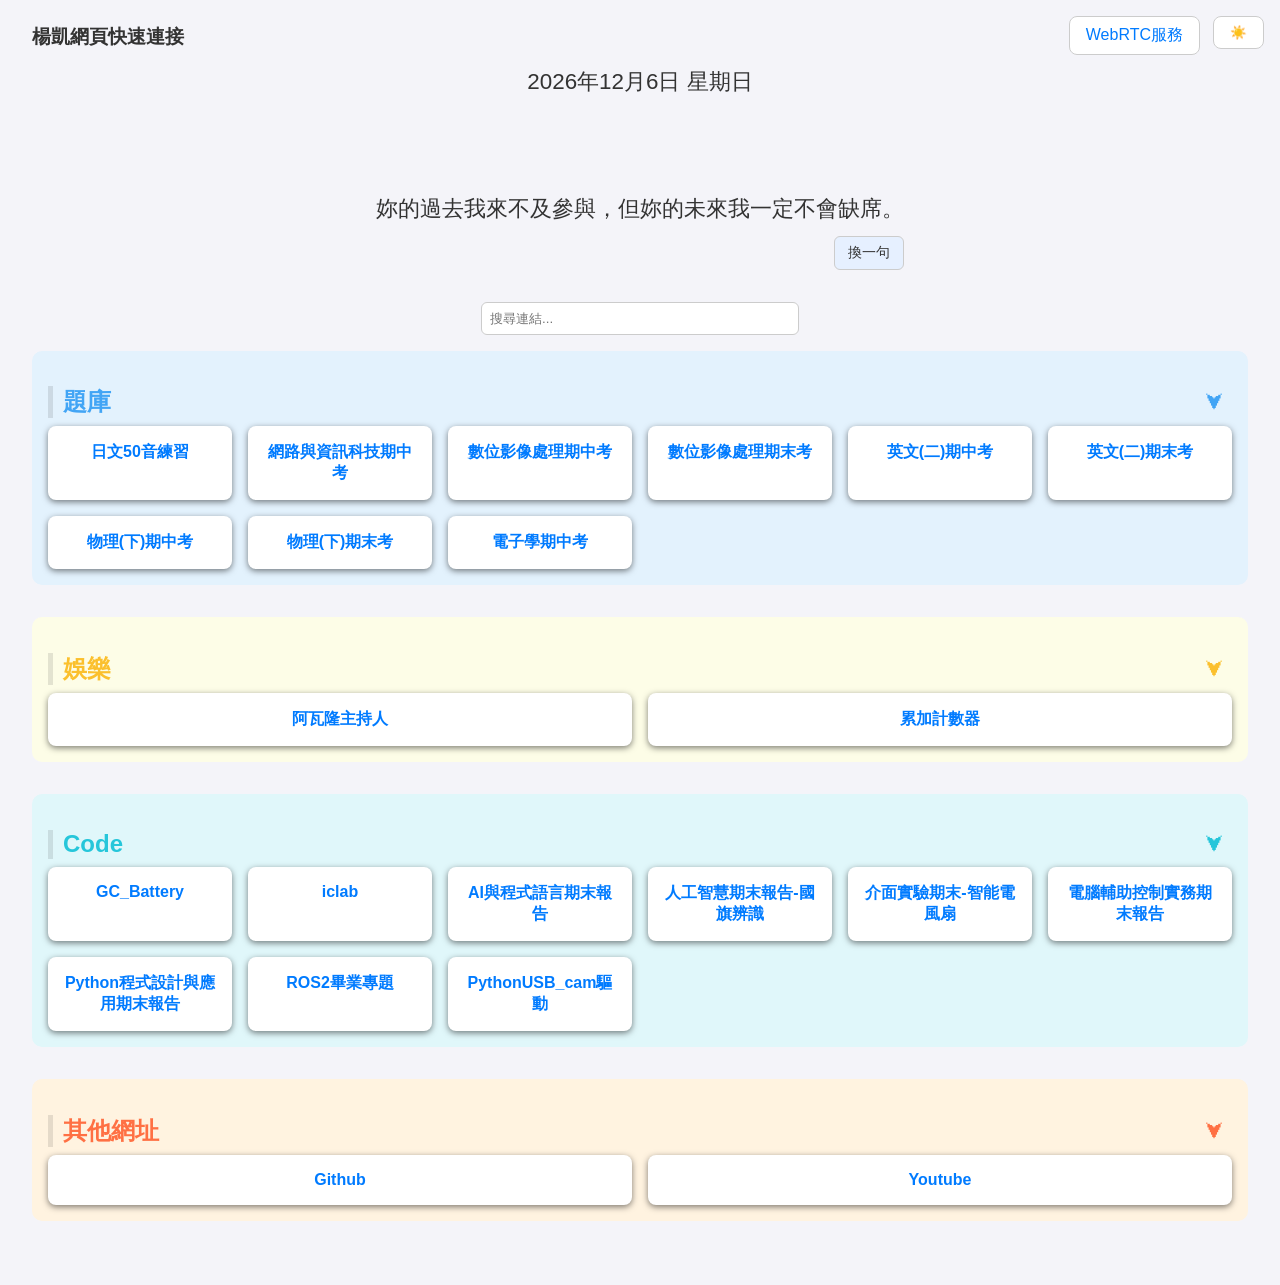
==== index.html @ 70743b1d "Update index.html" ====
<!DOCTYPE html>
<html lang="zh-Hant">
<head>
  <meta charset="UTF-8">
  <title>楊凱網頁快速連接首頁</title>
  <style>
    :root {
      --bg-color: #121212;
      --text-color: #e0e0e0;
      --card-bg: #1e1e1e;
      --card-hover: #2c2c2c;
      --section-border: rgba(255, 255, 255, 0.2);
      --link-color: #90caf9;
      --preview-border: #444;
    }

    body.light {
      --bg-color: #f4f4f9;
      --text-color: #333;
      --card-bg: #ffffff;
      --card-hover: #e6f0ff;
      --section-border: rgba(0, 0, 0, 0.1);
      --link-color: #007bff;
      --preview-border: #ccc;
    }

    body {
      font-family: Arial, sans-serif;
      background-color: var(--bg-color);
      color: var(--text-color);
      margin: 0;
      padding: 2rem;
      transition: background-color 0.3s, color 0.3s;
    }

    #toggle-theme {
      position: fixed;
      top: 1rem;
      right: 1rem;
      padding: 0.5rem 1rem;
      background: var(--card-bg);
      color: var(--link-color);
      border: 1px solid var(--preview-border);
      border-radius: 8px;
      cursor: pointer;
      z-index: 999;
      transition: background-color 0.3s, color 0.3s;
    }

    #page-title {
      position: absolute;
      top: 1.5rem;
      left: 2rem;
      font-size: 1.2rem;
      font-weight: bold;
      color: var(--text-color);
    }

    #search-box {
      display: block;
      margin: 1rem auto;
      width: 300px;
      padding: 0.5rem;
      border-radius: 6px;
      border: 1px solid var(--preview-border);
      background-color: var(--card-bg);
      color: var(--text-color);
    }

    #quote-box {
  text-align: left;
      text-align: center;
      margin-bottom: 1rem;
      color: var(--text-color);
      white-space: pre-line;
      position: relative;
      padding: 1rem;
    }

    #quote-date {
      font-size: 1rem;
    }

    #quote-text {
      font-size: 1.4rem;
      line-height: 1.8;
      margin-top: 0.5rem;
    }

    #quote-button {
  display: inline-block;
  margin-top: 0.5rem;
  margin-left: 0;
  font-size: 0.9rem;
  background-color: var(--card-hover);
  color: var(--text-color);
  border: 1px solid var(--preview-border);
  border-radius: 6px;
  cursor: pointer;
  padding: 0.4rem 0.8rem;
}

    .section {
      margin-bottom: 2rem;
      padding: 1rem;
      border-radius: 10px;
    }

    .section h2 {
      margin-bottom: 0.5rem;
      padding-left: 10px;
      border-left: 5px solid var(--section-border);
      display: flex;
      justify-content: space-between;
      align-items: center;
      cursor: pointer;
    }

    .toggle-btn {
      font-size: 0.8em;
      background: none;
      border: none;
      color: inherit;
      cursor: pointer;
      padding: 0.2rem 0.5rem;
      border-radius: 6px;
      transition: background-color 0.2s;
    }

    .toggle-btn:hover {
      background-color: var(--card-hover);
    }

    .link-grid {
      display: grid;
      grid-template-columns: repeat(auto-fit, minmax(180px, 1fr));
      gap: 1rem;
    }

    a.link-item {
      display: block;
      background-color: var(--card-bg);
      padding: 1rem;
      border-radius: 8px;
      text-align: center;
      box-shadow: 0 2px 6px rgba(0, 0, 0, 0.5);
      transition: 0.2s;
      text-decoration: none;
      color: var(--link-color);
      font-weight: bold;
    }

    a.link-item:hover {
      transform: scale(1.05);
      background-color: var(--card-hover);
    }

    .preview-box {
      position: absolute;
      width: 400px;
      height: 300px;
      border: 2px solid var(--preview-border);
      background-color: var(--card-bg);
      display: none;
      z-index: 1000;
      box-shadow: 0 4px 12px rgba(0, 0, 0, 0.6);
    }

    .preview-box iframe {
      width: 100%;
      height: 100%;
      border: none;
    }

    .floating-contact {
      position: fixed;
      bottom: 1rem;
      right: 1rem;
      background-color: var(--card-bg);
      color: var(--text-color);
      padding: 1rem;
      border: 1px solid var(--preview-border);
      border-radius: 12px;
      box-shadow: 0 4px 12px rgba(0, 0, 0, 0.5);
      font-size: 0.9rem;
      z-index: 998;
    }
    #external-link {
  position: fixed;
  top: 1rem;
  right: 5rem; /* 調整和按鈕的間距 */
  padding: 0.5rem 1rem;
  background: var(--card-bg);
  color: var(--link-color);
  border: 1px solid var(--preview-border);
  border-radius: 8px;
  text-decoration: none;
  z-index: 999;
  transition: background-color 0.3s, color 0.3s;
}

#external-link:hover {
  background-color: var(--card-hover);
}

  </style>
  <meta name="viewport" content="width=device-width, initial-scale=1">

</head>
<body>
  <div id="page-title">楊凱網頁快速連接</div>
  <button id="toggle-theme">🌙</button>
  <a id="external-link" href="https://yang-s-k.github.io/web_RTC/" target="_blank">WebRTC服務</a>
  <div id="quote-box" style="text-align: center;">
    <div id="quote-date" style="text-align: center; font-size: 1.4rem; margin-bottom: 0.2rem; display: inline-block;"></div>
    <div id="quote-text" style="text-align: center; display: inline-block;">
  <div style="display: inline-block; text-align: left; position: relative;">
    <span id="quote-line"></span>
    <button id="quote-button" style="position: absolute; bottom: 0; right: 0; font-size: 0.9rem; background-color: var(--card-hover); color: var(--text-color); border: 1px solid var(--preview-border); border-radius: 6px; cursor: pointer; padding: 0.4rem 0.8rem;">換一句</button>
  </div>
</div>
</div>
  </div>

  <input type="text" id="search-box" placeholder="搜尋連結...">
  <div id="linkSections"></div>
  <div class="preview-box" id="previewBox">
    <iframe src=""></iframe>
  </div>
  <!--  右下懸浮資訊  -->
<!--   <div class="floating-contact">
    楊凱<br>
    Email：5454sky@gmail.com<br>
    Line ID：xinxin116<br>
    Discord：ysk_janxvi<br>
    Instagram：<a href="https://www.instagram.com/ysk_janxvi/" target="_blank">ysk_janxvi</a>
  </div> -->


  <script>
    // 手機畫面直接隱藏預覽視窗的容器
if (window.innerWidth < 768) {
  const style = document.createElement('style');
  style.innerHTML = `.preview-box { display: none !important; }`;
  document.head.appendChild(style);
}

    const categories = {
    "娛樂":   { dark: "#2c2c1e", light: "#fdfde7", textColor: "#fbc02d" }, // 黃
    "題庫":   { dark: "#1e1e2c", light: "#e3f2fd", textColor: "#42a5f5" }, // 藍
    "Code":       { dark: "#1e2c2c", light: "#e0f7fa", textColor: "#26c6da" }, // 青
    "其他網址":       { dark: "#2c1e1e", light: "#fff3e0", textColor: "#ff7043" }, // 橘     
      
    "電子學":   { dark: "#2c1e2c", light: "#fce4ec", textColor: "#ec407a" }, // 粉紅
    "物理(下)":   { dark: "#2c2c2c", light: "#eeeeee", textColor: "#9e9e9e" }, // 灰
    "000":       { dark: "#1e2d1e", light: "#e8f5e9", textColor: "#4caf50" }, // 綠  
    "AI工具":     { dark: "#1e1e1e", light: "#f3e5f5", textColor: "#ba68c8" }, // 紫
    "學習資源":   { dark: "#1e2633", light: "#e8f0fe", textColor: "#64b5f6" }, // 藍灰
    "遊戲":       { dark: "#2e1e30", light: "#f3e5f5", textColor: "#ab47bc" }, // 紫紅
    };


    const quotes = [
  "「妳是什麼座的啊？」\n：「金牛座啊，你呢？」\n「我是為妳量身訂做的。」",
  "「別再哭了，這樣有個地方會痛。」\n：「我的眼睛嗎？」\n「不是，是我的心會痛。」",
  "「我可以跟妳問路嗎？」\n：「你要到哪裡？」\n「到妳心裡。」",
  "「你覺得一個禮拜裡面，我比較喜歡哪一天？」\n：「星期天嗎？」\n「我喜歡有你的每一天。」",
  "「妳為什麼要害我！」\n：「我害你什麼了？」\n「害我那麼喜歡妳！」",
  "「下禮拜要期末考，但是我一點都不想唸書….因為我只想念妳。」",
  "你不用多好，只要我喜歡你就好。",
  "我有個很大的缺點，缺了點你。",
  "老虎不發威，妳當我……當我女朋友吧。",
  "我不能玩捉迷藏，因為喜歡妳是藏不住的。",
  "這世界上的美有很多種，而你就是我最喜歡的那種。",
  "妳的過去我來不及參與，但妳的未來我一定不會缺席。",
  "我不需要征服世界，因為發現妳就是我的全世界。"
];

    function updateQuote() {
      const quoteText = document.getElementById("quote-text");
      const randomQuote = quotes[Math.floor(Math.random() * quotes.length)];
      document.getElementById("quote-line").innerText = randomQuote;
    }

    const today = new Date();
    const dateStr = today.toLocaleDateString("zh-Hant", { year: 'numeric', month: 'long', day: 'numeric', weekday: 'long' });
    document.getElementById("quote-date").textContent = dateStr;
    updateQuote();
    document.getElementById("quote-button").addEventListener("click", updateQuote);

    const links = [  
      { name: "日文50音練習", url: "https://yang-s-k.github.io/japan50/", category: "題庫" },
       { name: "網路與資訊科技期中考", url: "https://yang-s-k.github.io/network_quiz_multipleChoiceQuestion.github.io/quiz_home_selector.html", category: "題庫" },
      { name: "數位影像處理期中考", url: "https://yang-s-k.github.io/multipleChoiceQuestion.github.io/", category: "題庫" },
      { name: "數位影像處理期末考", url: "https://yang-s-k.github.io/V2multipleChoiceQuestion.github.io/quiz_home_selector.html", category: "題庫" },
       { name: "英文(二)期中考", url: "https://yang-s-k.github.io/engPractice.github.io/", category: "題庫" },
       { name: "英文(二)期末考", url: "https://", category: "題庫" },
       { name: "物理(下)期中考", url: "https://docs.google.com/document/d/1FuJl-o3ejYqhMnlTEt1ciwKmK1j_2S1kzIOF3--BI6Q/edit?usp=sharing", category: "題庫" },
       { name: "物理(下)期末考", url: "https://docs.google.com/document/d/1gW6HXc-wuEXWkcfrp65i0ToejtmFipUnFictyzb1mrA/edit?usp=sharing", category: "題庫" },
       { name: "電子學期中考", url: "https://yang-s-k.github.io/electronicsMultipleChoiceQuestion.github.io/", category: "題庫" },
      { name: "阿瓦隆主持人", url: "https://yang-s-k.github.io/AvalonMaster.github.io/", category: "娛樂" },
      { name: "累加計數器", url: "https://yang-s-k.github.io/counter.github.io/", category: "娛樂" },

      
     
      { name: "GC_Battery", url: "https://github.com/Yang-S-K/GC_Battery", category: "Code" },
      { name: "iclab", url: "https://github.com/Yang-S-K/iclab", category: "Code" },
      { name: "AI與程式語言期末報告", url: "https://github.com/Yang-S-K/Gesture-Recognition", category: "Code" },
      { name: "人工智慧期末報告-國旗辨識", url: "https://github.com/Yang-S-K/Flag-Recognition", category: "Code" },  
      { name: "介面實驗期末-智能電風扇", url: "https://github.com/Yang-S-K/smartFan", category: "Code" },
      { name: "電腦輔助控制實務期末報告", url: "https://github.com/Yang-S-K/comFinal", category: "Code" },
      { name: "Python程式設計與應用期末報告", url: "https://github.com/Yang-S-K/PyFinal", category: "Code" },      
      { name: "ROS2畢業專題", url: "https://github.com/Yang-S-K/ROS2_Graduation_Project", category: "Code" },   
      { name: "PythonUSB_cam驅動", url: "https://github.com/Yang-S-K/py_usb_cam", category: "Code" },  
      
      
      { name: "Github", url: "https://github.com/Yang-S-K", category: "其他網址" },
      { name: "Youtube", url: "https://www.youtube.com/@%E6%A5%8A%E8%88%92%E5%87%B1-x2s", category: "其他網址" },
     // { name: "文安幼兒園畢典音樂", url: "https://drive.google.com/drive/folders/1xOdlro66TSQJSNvda8BQ-ZHVr0Q32At7?usp=sharing", category: "其他網址" },
      
    ];

    const body = document.body;
    const toggleBtn = document.getElementById("toggle-theme");
    const searchBox = document.getElementById("search-box");

    function prefersDark() {
      return window.matchMedia && window.matchMedia('(prefers-color-scheme: dark)').matches;
    }

    let currentTheme = prefersDark() ? "dark" : "light";
    if (currentTheme === "light") {
      body.classList.add("light");
      toggleBtn.textContent = "☀️";
    } else {
      toggleBtn.textContent = "🌙";
    }

    toggleBtn.addEventListener("click", () => {
      body.classList.toggle("light");
      const isLight = body.classList.contains("light");
      toggleBtn.textContent = isLight ? "☀️" : "🌙";
      renderSections(isLight ? "light" : "dark");
    });

    searchBox.addEventListener("input", () => renderSections(currentTheme));

    function renderSections(theme = "dark") {
      const container = document.getElementById("linkSections");
      container.innerHTML = "";
      const filteredLinks = links.filter(link =>
        link.name.toLowerCase().includes(searchBox.value.toLowerCase())
      );

      const sectionMap = {};
      filteredLinks.forEach(link => {
        if (!sectionMap[link.category]) sectionMap[link.category] = [];
        sectionMap[link.category].push(link);
      });

      Object.keys(sectionMap).forEach(category => {
        const cat = categories[category];
        const bgColor = theme === "dark" ? cat.dark : cat.light;
        const textColor = cat.textColor;

        const section = document.createElement("div");
        section.className = "section";
        section.style.backgroundColor = bgColor;

        const title = document.createElement("h2");
        const toggle = document.createElement("button");
        toggle.className = "toggle-btn";
        toggle.textContent = "⮟";

        const span = document.createElement("span");
        span.textContent = category;
        title.appendChild(span);
        title.appendChild(toggle);
        title.style.color = textColor;
        section.appendChild(title);

        const grid = document.createElement("div");
        grid.className = "link-grid";

        sectionMap[category].forEach(link => {
          const anchor = document.createElement("a");
          const isMobile = window.innerWidth < 768;
          anchor.href = link.url;
          anchor.target = "_blank";
          anchor.className = "link-item";
          anchor.textContent = link.name;

          anchor.addEventListener("mouseenter", e => {
            const previewBox = document.getElementById("previewBox");
            const iframe = previewBox.querySelector("iframe");
            iframe.src = link.url;
            previewBox.style.left = e.pageX + 20 + "px";
            previewBox.style.top = e.pageY + 20 + "px";
            previewBox.style.display = "block";
          });

          anchor.addEventListener("mousemove", e => {
            const previewBox = document.getElementById("previewBox");
            previewBox.style.left = e.pageX + 20 + "px";
            previewBox.style.top = e.pageY + 20 + "px";
          });

          anchor.addEventListener("mouseleave", () => {
            const previewBox = document.getElementById("previewBox");
            const iframe = previewBox.querySelector("iframe");
            previewBox.style.display = "none";
            iframe.src = "";
          });

          grid.appendChild(anchor);
        });

        toggle.addEventListener("click", e => {
          e.stopPropagation();
          const isHidden = grid.style.display === "none";
          grid.style.display = isHidden ? "grid" : "none";
          toggle.textContent = isHidden ? "⮟" : "⮝";
        });

        section.appendChild(grid);
        container.appendChild(section);
      });
    }

    renderSections(currentTheme);
  </script>
</body>
</html>
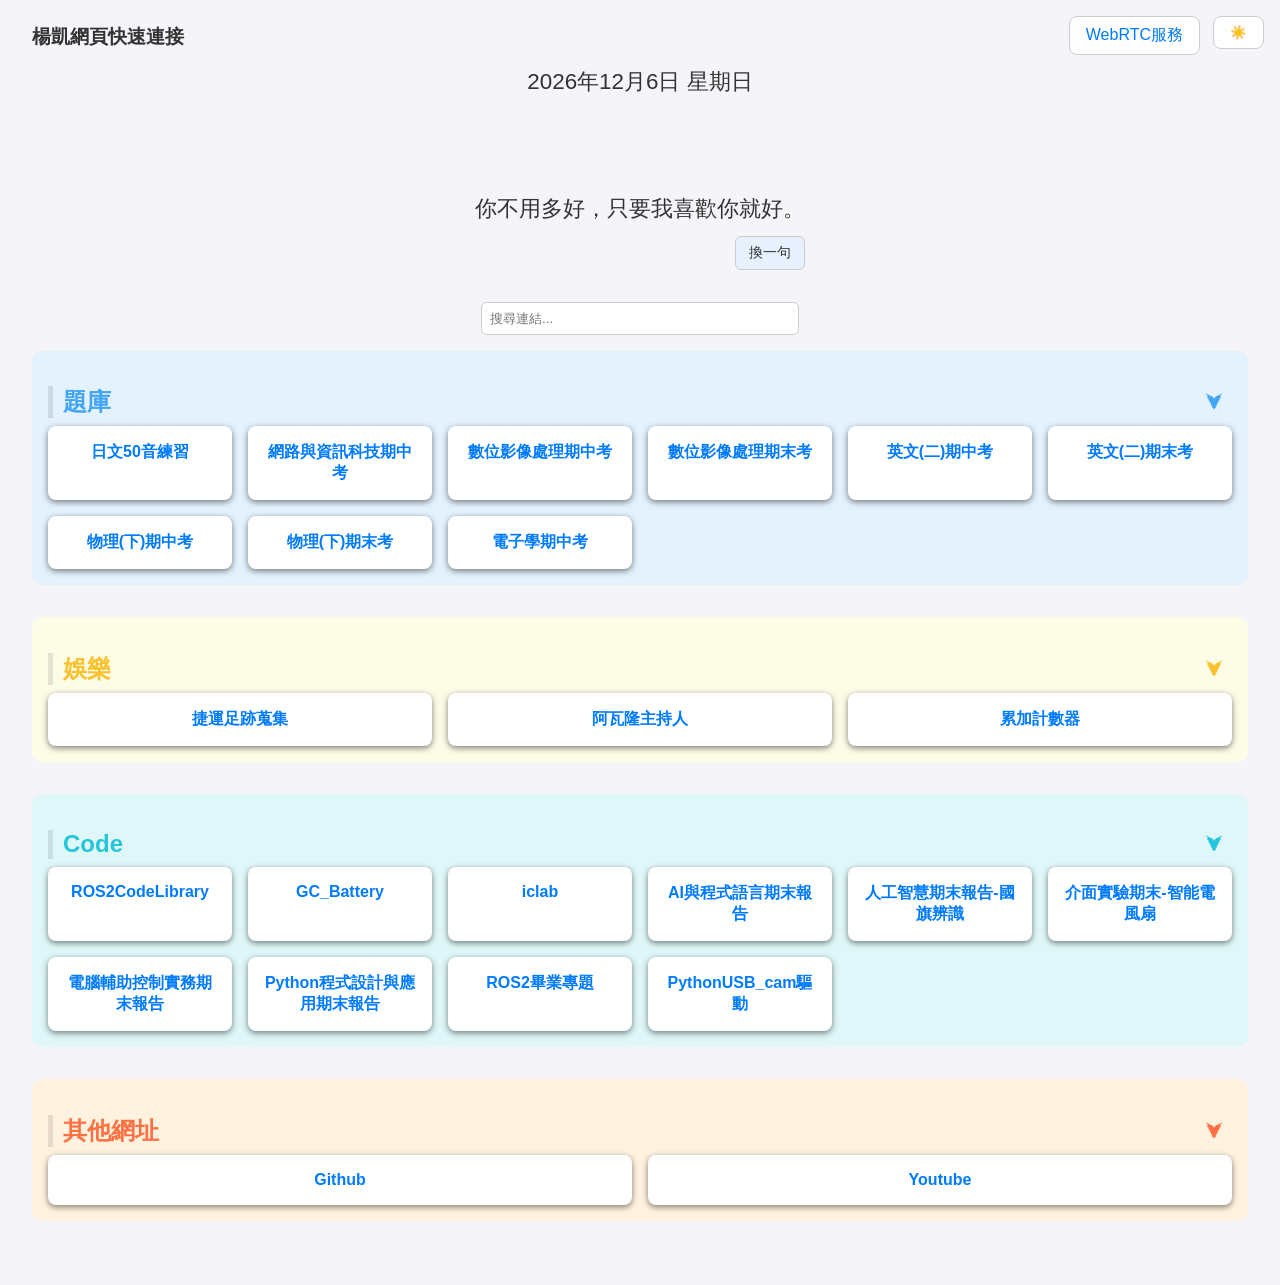
==== commit c7c7508c: "Update index.html" ====
--- a/index.html
+++ b/index.html
@@ -298,11 +298,14 @@
        { name: "物理(下)期中考", url: "https://docs.google.com/document/d/1FuJl-o3ejYqhMnlTEt1ciwKmK1j_2S1kzIOF3--BI6Q/edit?usp=sharing", category: "題庫" },
        { name: "物理(下)期末考", url: "https://docs.google.com/document/d/1gW6HXc-wuEXWkcfrp65i0ToejtmFipUnFictyzb1mrA/edit?usp=sharing", category: "題庫" },
        { name: "電子學期中考", url: "https://yang-s-k.github.io/electronicsMultipleChoiceQuestion.github.io/", category: "題庫" },
+
+      { name: "捷運足跡蒐集", url: "https://yang-s-k.github.io/taipei-metro-adventure/", category: "娛樂" },
       { name: "阿瓦隆主持人", url: "https://yang-s-k.github.io/AvalonMaster.github.io/", category: "娛樂" },
       { name: "累加計數器", url: "https://yang-s-k.github.io/counter.github.io/", category: "娛樂" },
 
       
      
+      { name: "ROS2CodeLibrary", url: "https://tkuiclabwhite.github.io/TKU-ICLAB-ROS2-API/index.html", category: "Code" },
       { name: "GC_Battery", url: "https://github.com/Yang-S-K/GC_Battery", category: "Code" },
       { name: "iclab", url: "https://github.com/Yang-S-K/iclab", category: "Code" },
       { name: "AI與程式語言期末報告", url: "https://github.com/Yang-S-K/Gesture-Recognition", category: "Code" },
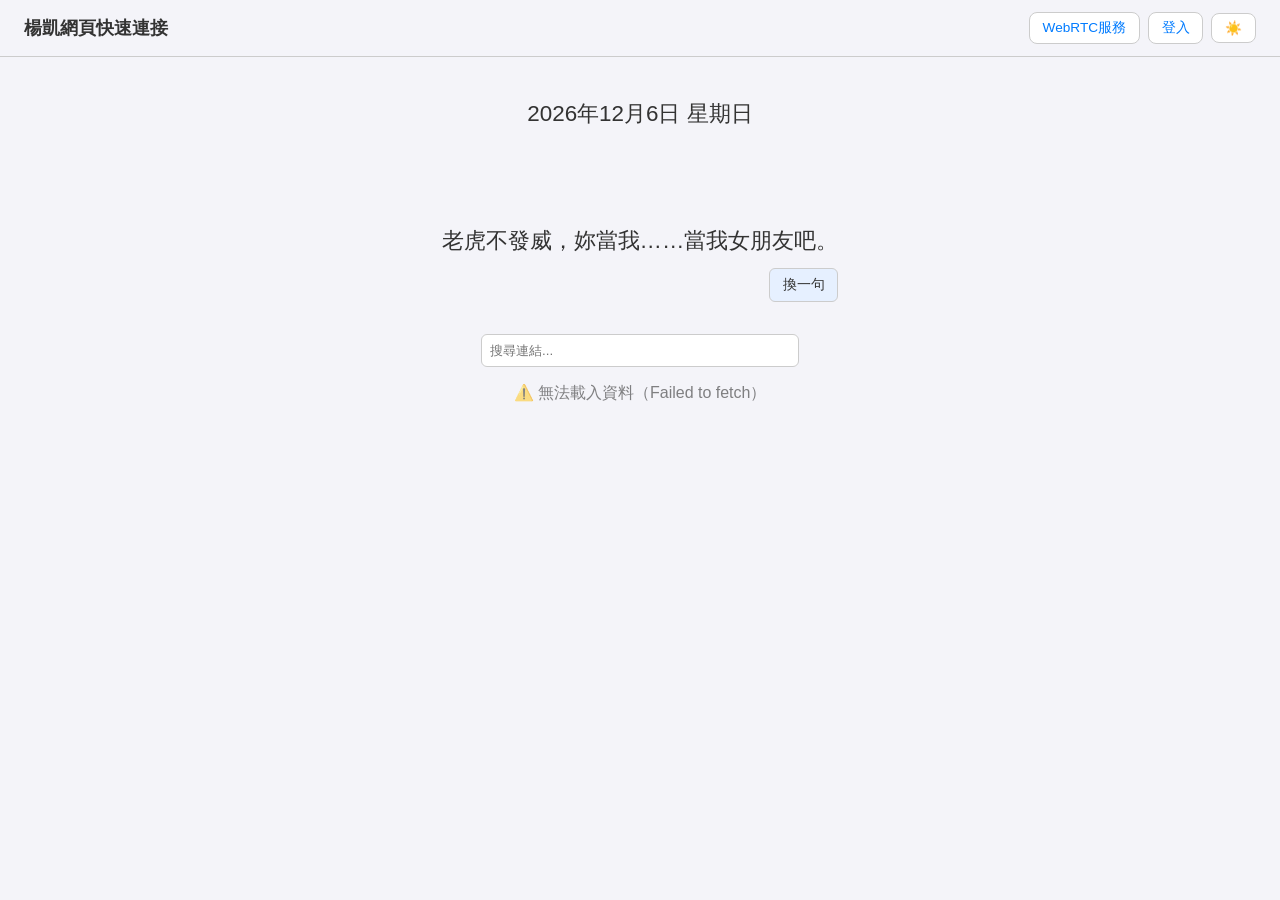
==== commit c3598794: "feat: 重構架構 + 後台管理系統 - 拆分成 index.html / style.css / script.js 三檔 - 新增 admin.html + admin.js 後台管理頁面 - " ====
--- a/index.html
+++ b/index.html
@@ -1,443 +1,68 @@
-<!DOCTYPE html>
-<html lang="zh-Hant">
-<head>
-  <meta charset="UTF-8">
-  <title>楊凱網頁快速連接首頁</title>
-  <style>
-    :root {
-      --bg-color: #121212;
-      --text-color: #e0e0e0;
-      --card-bg: #1e1e1e;
-      --card-hover: #2c2c2c;
-      --section-border: rgba(255, 255, 255, 0.2);
-      --link-color: #90caf9;
-      --preview-border: #444;
-    }
-
-    body.light {
-      --bg-color: #f4f4f9;
-      --text-color: #333;
-      --card-bg: #ffffff;
-      --card-hover: #e6f0ff;
-      --section-border: rgba(0, 0, 0, 0.1);
-      --link-color: #007bff;
-      --preview-border: #ccc;
-    }
-
-    body {
-      font-family: Arial, sans-serif;
-      background-color: var(--bg-color);
-      color: var(--text-color);
-      margin: 0;
-      padding: 2rem;
-      transition: background-color 0.3s, color 0.3s;
-    }
-
-    #toggle-theme {
-      position: fixed;
-      top: 1rem;
-      right: 1rem;
-      padding: 0.5rem 1rem;
-      background: var(--card-bg);
-      color: var(--link-color);
-      border: 1px solid var(--preview-border);
-      border-radius: 8px;
-      cursor: pointer;
-      z-index: 999;
-      transition: background-color 0.3s, color 0.3s;
-    }
-
-    #page-title {
-      position: absolute;
-      top: 1.5rem;
-      left: 2rem;
-      font-size: 1.2rem;
-      font-weight: bold;
-      color: var(--text-color);
-    }
-
-    #search-box {
-      display: block;
-      margin: 1rem auto;
-      width: 300px;
-      padding: 0.5rem;
-      border-radius: 6px;
-      border: 1px solid var(--preview-border);
-      background-color: var(--card-bg);
-      color: var(--text-color);
-    }
-
-    #quote-box {
-  text-align: left;
-      text-align: center;
-      margin-bottom: 1rem;
-      color: var(--text-color);
-      white-space: pre-line;
-      position: relative;
-      padding: 1rem;
-    }
-
-    #quote-date {
-      font-size: 1rem;
-    }
-
-    #quote-text {
-      font-size: 1.4rem;
-      line-height: 1.8;
-      margin-top: 0.5rem;
-    }
-
-    #quote-button {
-  display: inline-block;
-  margin-top: 0.5rem;
-  margin-left: 0;
-  font-size: 0.9rem;
-  background-color: var(--card-hover);
-  color: var(--text-color);
-  border: 1px solid var(--preview-border);
-  border-radius: 6px;
-  cursor: pointer;
-  padding: 0.4rem 0.8rem;
-}
-
-    .section {
-      margin-bottom: 2rem;
-      padding: 1rem;
-      border-radius: 10px;
-    }
-
-    .section h2 {
-      margin-bottom: 0.5rem;
-      padding-left: 10px;
-      border-left: 5px solid var(--section-border);
-      display: flex;
-      justify-content: space-between;
-      align-items: center;
-      cursor: pointer;
-    }
-
-    .toggle-btn {
-      font-size: 0.8em;
-      background: none;
-      border: none;
-      color: inherit;
-      cursor: pointer;
-      padding: 0.2rem 0.5rem;
-      border-radius: 6px;
-      transition: background-color 0.2s;
-    }
-
-    .toggle-btn:hover {
-      background-color: var(--card-hover);
-    }
-
-    .link-grid {
-      display: grid;
-      grid-template-columns: repeat(auto-fit, minmax(180px, 1fr));
-      gap: 1rem;
-    }
-
-    a.link-item {
-      display: block;
-      background-color: var(--card-bg);
-      padding: 1rem;
-      border-radius: 8px;
-      text-align: center;
-      box-shadow: 0 2px 6px rgba(0, 0, 0, 0.5);
-      transition: 0.2s;
-      text-decoration: none;
-      color: var(--link-color);
-      font-weight: bold;
-    }
-
-    a.link-item:hover {
-      transform: scale(1.05);
-      background-color: var(--card-hover);
-    }
-
-    .preview-box {
-      position: absolute;
-      width: 400px;
-      height: 300px;
-      border: 2px solid var(--preview-border);
-      background-color: var(--card-bg);
-      display: none;
-      z-index: 1000;
-      box-shadow: 0 4px 12px rgba(0, 0, 0, 0.6);
-    }
-
-    .preview-box iframe {
-      width: 100%;
-      height: 100%;
-      border: none;
-    }
-
-    .floating-contact {
-      position: fixed;
-      bottom: 1rem;
-      right: 1rem;
-      background-color: var(--card-bg);
-      color: var(--text-color);
-      padding: 1rem;
-      border: 1px solid var(--preview-border);
-      border-radius: 12px;
-      box-shadow: 0 4px 12px rgba(0, 0, 0, 0.5);
-      font-size: 0.9rem;
-      z-index: 998;
-    }
-    #external-link {
-  position: fixed;
-  top: 1rem;
-  right: 5rem; /* 調整和按鈕的間距 */
-  padding: 0.5rem 1rem;
-  background: var(--card-bg);
-  color: var(--link-color);
-  border: 1px solid var(--preview-border);
-  border-radius: 8px;
-  text-decoration: none;
-  z-index: 999;
-  transition: background-color 0.3s, color 0.3s;
-}
-
-#external-link:hover {
-  background-color: var(--card-hover);
-}
-
-  </style>
-  <meta name="viewport" content="width=device-width, initial-scale=1">
-
-</head>
-<body>
-  <div id="page-title">楊凱網頁快速連接</div>
-  <button id="toggle-theme">🌙</button>
-  <a id="external-link" href="https://yang-s-k.github.io/web_RTC/" target="_blank">WebRTC服務</a>
-  <div id="quote-box" style="text-align: center;">
-    <div id="quote-date" style="text-align: center; font-size: 1.4rem; margin-bottom: 0.2rem; display: inline-block;"></div>
-    <div id="quote-text" style="text-align: center; display: inline-block;">
-  <div style="display: inline-block; text-align: left; position: relative;">
-    <span id="quote-line"></span>
-    <button id="quote-button" style="position: absolute; bottom: 0; right: 0; font-size: 0.9rem; background-color: var(--card-hover); color: var(--text-color); border: 1px solid var(--preview-border); border-radius: 6px; cursor: pointer; padding: 0.4rem 0.8rem;">換一句</button>
-  </div>
-</div>
-</div>
-  </div>
-
-  <input type="text" id="search-box" placeholder="搜尋連結...">
-  <div id="linkSections"></div>
-  <div class="preview-box" id="previewBox">
-    <iframe src=""></iframe>
-  </div>
-  <!--  右下懸浮資訊  -->
-<!--   <div class="floating-contact">
-    楊凱<br>
-    Email：5454sky@gmail.com<br>
-    Line ID：xinxin116<br>
-    Discord：ysk_janxvi<br>
-    Instagram：<a href="https://www.instagram.com/ysk_janxvi/" target="_blank">ysk_janxvi</a>
-  </div> -->
-
-
-  <script>
-    // 手機畫面直接隱藏預覽視窗的容器
-if (window.innerWidth < 768) {
-  const style = document.createElement('style');
-  style.innerHTML = `.preview-box { display: none !important; }`;
-  document.head.appendChild(style);
-}
-
-    const categories = {
-    "娛樂":   { dark: "#2c2c1e", light: "#fdfde7", textColor: "#fbc02d" }, // 黃
-    "題庫":   { dark: "#1e1e2c", light: "#e3f2fd", textColor: "#42a5f5" }, // 藍
-    "Code":       { dark: "#1e2c2c", light: "#e0f7fa", textColor: "#26c6da" }, // 青
-    "其他網址":       { dark: "#2c1e1e", light: "#fff3e0", textColor: "#ff7043" }, // 橘     
-      
-    "電子學":   { dark: "#2c1e2c", light: "#fce4ec", textColor: "#ec407a" }, // 粉紅
-    "物理(下)":   { dark: "#2c2c2c", light: "#eeeeee", textColor: "#9e9e9e" }, // 灰
-    "000":       { dark: "#1e2d1e", light: "#e8f5e9", textColor: "#4caf50" }, // 綠  
-    "AI工具":     { dark: "#1e1e1e", light: "#f3e5f5", textColor: "#ba68c8" }, // 紫
-    "學習資源":   { dark: "#1e2633", light: "#e8f0fe", textColor: "#64b5f6" }, // 藍灰
-    "遊戲":       { dark: "#2e1e30", light: "#f3e5f5", textColor: "#ab47bc" }, // 紫紅
-    };
-
-
-    const quotes = [
-  "「妳是什麼座的啊？」\n：「金牛座啊，你呢？」\n「我是為妳量身訂做的。」",
-  "「別再哭了，這樣有個地方會痛。」\n：「我的眼睛嗎？」\n「不是，是我的心會痛。」",
-  "「我可以跟妳問路嗎？」\n：「你要到哪裡？」\n「到妳心裡。」",
-  "「你覺得一個禮拜裡面，我比較喜歡哪一天？」\n：「星期天嗎？」\n「我喜歡有你的每一天。」",
-  "「妳為什麼要害我！」\n：「我害你什麼了？」\n「害我那麼喜歡妳！」",
-  "「下禮拜要期末考，但是我一點都不想唸書….因為我只想念妳。」",
-  "你不用多好，只要我喜歡你就好。",
-  "我有個很大的缺點，缺了點你。",
-  "老虎不發威，妳當我……當我女朋友吧。",
-  "我不能玩捉迷藏，因為喜歡妳是藏不住的。",
-  "這世界上的美有很多種，而你就是我最喜歡的那種。",
-  "妳的過去我來不及參與，但妳的未來我一定不會缺席。",
-  "我不需要征服世界，因為發現妳就是我的全世界。"
-];
-
-    function updateQuote() {
-      const quoteText = document.getElementById("quote-text");
-      const randomQuote = quotes[Math.floor(Math.random() * quotes.length)];
-      document.getElementById("quote-line").innerText = randomQuote;
-    }
-
-    const today = new Date();
-    const dateStr = today.toLocaleDateString("zh-Hant", { year: 'numeric', month: 'long', day: 'numeric', weekday: 'long' });
-    document.getElementById("quote-date").textContent = dateStr;
-    updateQuote();
-    document.getElementById("quote-button").addEventListener("click", updateQuote);
-
-    const links = [  
-      { name: "日文50音練習", url: "https://yang-s-k.github.io/japan50/", category: "題庫" },
-       { name: "網路與資訊科技期中考", url: "https://yang-s-k.github.io/network_quiz_multipleChoiceQuestion.github.io/quiz_home_selector.html", category: "題庫" },
-      { name: "數位影像處理期中考", url: "https://yang-s-k.github.io/multipleChoiceQuestion.github.io/", category: "題庫" },
-      { name: "數位影像處理期末考", url: "https://yang-s-k.github.io/V2multipleChoiceQuestion.github.io/quiz_home_selector.html", category: "題庫" },
-       { name: "英文(二)期中考", url: "https://yang-s-k.github.io/engPractice.github.io/", category: "題庫" },
-       { name: "英文(二)期末考", url: "https://", category: "題庫" },
-       { name: "物理(下)期中考", url: "https://docs.google.com/document/d/1FuJl-o3ejYqhMnlTEt1ciwKmK1j_2S1kzIOF3--BI6Q/edit?usp=sharing", category: "題庫" },
-       { name: "物理(下)期末考", url: "https://docs.google.com/document/d/1gW6HXc-wuEXWkcfrp65i0ToejtmFipUnFictyzb1mrA/edit?usp=sharing", category: "題庫" },
-       { name: "電子學期中考", url: "https://yang-s-k.github.io/electronicsMultipleChoiceQuestion.github.io/", category: "題庫" },
-
-      { name: "捷運足跡蒐集", url: "https://yang-s-k.github.io/taipei-metro-adventure/", category: "娛樂" },
-      { name: "阿瓦隆主持人", url: "https://yang-s-k.github.io/AvalonMaster.github.io/", category: "娛樂" },
-      { name: "累加計數器", url: "https://yang-s-k.github.io/counter.github.io/", category: "娛樂" },
-
-      
-     
-      { name: "ROS2CodeLibrary", url: "https://tkuiclabwhite.github.io/TKU-ICLAB-ROS2-API/index.html", category: "Code" },
-      { name: "GC_Battery", url: "https://github.com/Yang-S-K/GC_Battery", category: "Code" },
-      { name: "iclab", url: "https://github.com/Yang-S-K/iclab", category: "Code" },
-      { name: "AI與程式語言期末報告", url: "https://github.com/Yang-S-K/Gesture-Recognition", category: "Code" },
-      { name: "人工智慧期末報告-國旗辨識", url: "https://github.com/Yang-S-K/Flag-Recognition", category: "Code" },  
-      { name: "介面實驗期末-智能電風扇", url: "https://github.com/Yang-S-K/smartFan", category: "Code" },
-      { name: "電腦輔助控制實務期末報告", url: "https://github.com/Yang-S-K/comFinal", category: "Code" },
-      { name: "Python程式設計與應用期末報告", url: "https://github.com/Yang-S-K/PyFinal", category: "Code" },      
-      { name: "ROS2畢業專題", url: "https://github.com/Yang-S-K/ROS2_Graduation_Project", category: "Code" },   
-      { name: "PythonUSB_cam驅動", url: "https://github.com/Yang-S-K/py_usb_cam", category: "Code" },  
-      
-      
-      { name: "Github", url: "https://github.com/Yang-S-K", category: "其他網址" },
-      { name: "Youtube", url: "https://www.youtube.com/@%E6%A5%8A%E8%88%92%E5%87%B1-x2s", category: "其他網址" },
-     // { name: "文安幼兒園畢典音樂", url: "https://drive.google.com/drive/folders/1xOdlro66TSQJSNvda8BQ-ZHVr0Q32At7?usp=sharing", category: "其他網址" },
-      
-    ];
-
-    const body = document.body;
-    const toggleBtn = document.getElementById("toggle-theme");
-    const searchBox = document.getElementById("search-box");
-
-    function prefersDark() {
-      return window.matchMedia && window.matchMedia('(prefers-color-scheme: dark)').matches;
-    }
-
-    let currentTheme = prefersDark() ? "dark" : "light";
-    if (currentTheme === "light") {
-      body.classList.add("light");
-      toggleBtn.textContent = "☀️";
-    } else {
-      toggleBtn.textContent = "🌙";
-    }
-
-    toggleBtn.addEventListener("click", () => {
-      body.classList.toggle("light");
-      const isLight = body.classList.contains("light");
-      toggleBtn.textContent = isLight ? "☀️" : "🌙";
-      renderSections(isLight ? "light" : "dark");
-    });
-
-    searchBox.addEventListener("input", () => renderSections(currentTheme));
-
-    function renderSections(theme = "dark") {
-      const container = document.getElementById("linkSections");
-      container.innerHTML = "";
-      const filteredLinks = links.filter(link =>
-        link.name.toLowerCase().includes(searchBox.value.toLowerCase())
-      );
-
-      const sectionMap = {};
-      filteredLinks.forEach(link => {
-        if (!sectionMap[link.category]) sectionMap[link.category] = [];
-        sectionMap[link.category].push(link);
-      });
-
-      Object.keys(sectionMap).forEach(category => {
-        const cat = categories[category];
-        const bgColor = theme === "dark" ? cat.dark : cat.light;
-        const textColor = cat.textColor;
-
-        const section = document.createElement("div");
-        section.className = "section";
-        section.style.backgroundColor = bgColor;
-
-        const title = document.createElement("h2");
-        const toggle = document.createElement("button");
-        toggle.className = "toggle-btn";
-        toggle.textContent = "⮟";
-
-        const span = document.createElement("span");
-        span.textContent = category;
-        title.appendChild(span);
-        title.appendChild(toggle);
-        title.style.color = textColor;
-        section.appendChild(title);
-
-        const grid = document.createElement("div");
-        grid.className = "link-grid";
-
-        sectionMap[category].forEach(link => {
-          const anchor = document.createElement("a");
-          const isMobile = window.innerWidth < 768;
-          anchor.href = link.url;
-          anchor.target = "_blank";
-          anchor.className = "link-item";
-          anchor.textContent = link.name;
-
-          anchor.addEventListener("mouseenter", e => {
-            const previewBox = document.getElementById("previewBox");
-            const iframe = previewBox.querySelector("iframe");
-            iframe.src = link.url;
-            previewBox.style.left = e.pageX + 20 + "px";
-            previewBox.style.top = e.pageY + 20 + "px";
-            previewBox.style.display = "block";
-          });
-
-          anchor.addEventListener("mousemove", e => {
-            const previewBox = document.getElementById("previewBox");
-            previewBox.style.left = e.pageX + 20 + "px";
-            previewBox.style.top = e.pageY + 20 + "px";
-          });
-
-          anchor.addEventListener("mouseleave", () => {
-            const previewBox = document.getElementById("previewBox");
-            const iframe = previewBox.querySelector("iframe");
-            previewBox.style.display = "none";
-            iframe.src = "";
-          });
-
-          grid.appendChild(anchor);
-        });
-
-        toggle.addEventListener("click", e => {
-          e.stopPropagation();
-          const isHidden = grid.style.display === "none";
-          grid.style.display = isHidden ? "grid" : "none";
-          toggle.textContent = isHidden ? "⮟" : "⮝";
-        });
-
-        section.appendChild(grid);
-        container.appendChild(section);
-      });
-    }
-
-    renderSections(currentTheme);
-  </script>
-</body>
-</html>
-
-
-
-
-
-
-
+<!DOCTYPE html>
+<html lang="zh-Hant">
+<head>
+  <meta charset="UTF-8">
+  <meta name="viewport" content="width=device-width, initial-scale=1">
+  <title>楊凱網頁快速連接首頁</title>
+  <link rel="stylesheet" href="style.css">
+</head>
+<body>
+
+  <!-- Top bar -->
+  <div id="top-bar">
+    <div id="page-title">楊凱網頁快速連接</div>
+    <div id="top-right">
+      <a href="https://yang-s-k.github.io/web_RTC/" target="_blank" rel="noopener">WebRTC服務</a>
+      <button id="admin-btn" onclick="location.href='admin.html'">⚙️ 後台</button>
+      <div id="user-info">
+        <span id="user-label"></span>
+        <button id="logout-btn">登出</button>
+      </div>
+      <button id="login-btn">登入</button>
+      <button id="toggle-theme">🌙</button>
+    </div>
+  </div>
+
+  <!-- Quote -->
+  <div id="quote-box">
+    <div id="quote-date"></div>
+    <div id="quote-text">
+      <div id="quote-inner">
+        <span id="quote-line"></span>
+        <button id="quote-button">換一句</button>
+      </div>
+    </div>
+  </div>
+
+  <!-- Search -->
+  <input type="text" id="search-box" placeholder="搜尋連結...">
+
+  <!-- Pinned links -->
+  <div id="pinned-section" style="display:none;">
+    <h2>📌 置頂</h2>
+    <div class="link-grid"></div>
+  </div>
+
+  <!-- Dynamic sections -->
+  <div id="linkSections"></div>
+
+  <!-- Hover preview -->
+  <div class="preview-box" id="previewBox">
+    <iframe src=""></iframe>
+  </div>
+
+  <!-- Login modal -->
+  <div id="login-modal" class="hidden">
+    <div class="modal-card">
+      <h2>登入</h2>
+      <input type="text"     id="modal-userid"   placeholder="帳號 ID">
+      <input type="password" id="modal-password"  placeholder="密碼">
+      <button class="modal-submit" id="modal-submit">登入系統</button>
+      <div id="modal-msg"></div>
+      <button class="modal-close" id="modal-close">取消</button>
+    </div>
+  </div>
+
+  <script src="script.js"></script>
+</body>
+</html>
--- a/style.css
+++ b/style.css
@@ -0,0 +1,522 @@
+:root {
+  --bg-color: #121212;
+  --text-color: #e0e0e0;
+  --card-bg: #1e1e1e;
+  --card-hover: #2c2c2c;
+  --section-border: rgba(255, 255, 255, 0.2);
+  --link-color: #90caf9;
+  --preview-border: #444;
+  --danger: #ef5350;
+  --success: #66bb6a;
+}
+
+body.light {
+  --bg-color: #f4f4f9;
+  --text-color: #333;
+  --card-bg: #ffffff;
+  --card-hover: #e6f0ff;
+  --section-border: rgba(0, 0, 0, 0.1);
+  --link-color: #007bff;
+  --preview-border: #ccc;
+  --danger: #d32f2f;
+  --success: #388e3c;
+}
+
+/* ── Base ───────────────────────────────────────────── */
+
+body {
+  font-family: Arial, sans-serif;
+  background-color: var(--bg-color);
+  color: var(--text-color);
+  margin: 0;
+  padding: 2rem;
+  padding-top: 4rem;
+  transition: background-color 0.3s, color 0.3s;
+}
+
+/* ── Top Bar ─────────────────────────────────────────── */
+
+#top-bar {
+  position: fixed;
+  top: 0;
+  left: 0;
+  right: 0;
+  height: 3.5rem;
+  display: flex;
+  align-items: center;
+  justify-content: space-between;
+  padding: 0 1.5rem;
+  background-color: var(--bg-color);
+  border-bottom: 1px solid var(--preview-border);
+  z-index: 900;
+  transition: background-color 0.3s;
+}
+
+#page-title {
+  font-size: 1.1rem;
+  font-weight: bold;
+  color: var(--text-color);
+}
+
+#top-right {
+  display: flex;
+  align-items: center;
+  gap: 0.5rem;
+}
+
+#top-right button,
+#top-right a {
+  padding: 0.4rem 0.8rem;
+  background: var(--card-bg);
+  color: var(--link-color);
+  border: 1px solid var(--preview-border);
+  border-radius: 8px;
+  cursor: pointer;
+  font-size: 0.85rem;
+  text-decoration: none;
+  transition: background-color 0.2s;
+  white-space: nowrap;
+}
+
+#top-right button:hover,
+#top-right a:hover {
+  background-color: var(--card-hover);
+}
+
+#admin-btn { display: none; }
+#admin-btn.visible { display: inline-block; }
+
+#login-btn { display: inline-block; }
+#login-btn.hidden { display: none; }
+
+#user-info {
+  display: none;
+  align-items: center;
+  gap: 0.4rem;
+  font-size: 0.85rem;
+  color: var(--text-color);
+}
+#user-info.visible { display: flex; }
+#user-info #logout-btn {
+  background: none;
+  border: 1px solid var(--preview-border);
+  padding: 0.3rem 0.6rem;
+  font-size: 0.8rem;
+  color: var(--text-color);
+}
+
+/* ── Quote ───────────────────────────────────────────── */
+
+#quote-box {
+  text-align: center;
+  margin-bottom: 1rem;
+  color: var(--text-color);
+  white-space: pre-line;
+  position: relative;
+  padding: 1rem;
+}
+
+#quote-date {
+  font-size: 1.4rem;
+  margin-bottom: 0.2rem;
+  display: inline-block;
+}
+
+#quote-text {
+  font-size: 1.4rem;
+  line-height: 1.8;
+  margin-top: 0.5rem;
+  display: inline-block;
+}
+
+#quote-inner {
+  display: inline-block;
+  text-align: left;
+  position: relative;
+}
+
+#quote-button {
+  position: absolute;
+  bottom: 0;
+  right: 0;
+  font-size: 0.9rem;
+  background-color: var(--card-hover);
+  color: var(--text-color);
+  border: 1px solid var(--preview-border);
+  border-radius: 6px;
+  cursor: pointer;
+  padding: 0.4rem 0.8rem;
+}
+
+/* ── Search ──────────────────────────────────────────── */
+
+#search-box {
+  display: block;
+  margin: 1rem auto;
+  width: 300px;
+  padding: 0.5rem;
+  border-radius: 6px;
+  border: 1px solid var(--preview-border);
+  background-color: var(--card-bg);
+  color: var(--text-color);
+}
+
+/* ── Skeleton loading ────────────────────────────────── */
+
+.skeleton-section {
+  margin-bottom: 2rem;
+  padding: 1rem;
+  border-radius: 10px;
+  background: var(--card-bg);
+  animation: pulse 1.5s ease-in-out infinite;
+}
+
+.skeleton-title {
+  width: 120px;
+  height: 1.2rem;
+  background: var(--card-hover);
+  border-radius: 4px;
+  margin-bottom: 1rem;
+}
+
+.skeleton-grid {
+  display: grid;
+  grid-template-columns: repeat(auto-fill, minmax(180px, 1fr));
+  gap: 1rem;
+}
+
+.skeleton-card {
+  height: 56px;
+  background: var(--card-hover);
+  border-radius: 8px;
+}
+
+@keyframes pulse {
+  0%, 100% { opacity: 1; }
+  50% { opacity: 0.5; }
+}
+
+/* ── Sections & Links ────────────────────────────────── */
+
+.section {
+  margin-bottom: 2rem;
+  padding: 1rem;
+  border-radius: 10px;
+  position: relative;
+}
+
+.section h2 {
+  margin: 0 0 0.5rem 0;
+  padding-left: 10px;
+  border-left: 5px solid var(--section-border);
+  display: flex;
+  justify-content: space-between;
+  align-items: center;
+  cursor: pointer;
+}
+
+.section-title-left {
+  display: flex;
+  align-items: center;
+  gap: 0.5rem;
+}
+
+.lock-icon { font-size: 0.9em; }
+
+.toggle-btn {
+  font-size: 0.8em;
+  background: none;
+  border: none;
+  color: inherit;
+  cursor: pointer;
+  padding: 0.2rem 0.5rem;
+  border-radius: 6px;
+  transition: background-color 0.2s;
+  flex-shrink: 0;
+}
+
+.toggle-btn:hover {
+  background-color: var(--card-hover);
+}
+
+.section-note {
+  font-size: 0.85rem;
+  color: var(--text-color);
+  opacity: 0.75;
+  margin-bottom: 0.75rem;
+  white-space: pre-line;
+  padding-left: 10px;
+}
+
+.link-grid {
+  display: grid;
+  grid-template-columns: repeat(auto-fit, minmax(180px, 1fr));
+  gap: 1rem;
+}
+
+a.link-item {
+  display: flex;
+  flex-direction: column;
+  align-items: center;
+  gap: 0.3rem;
+  background-color: var(--card-bg);
+  padding: 0.8rem 1rem;
+  border-radius: 8px;
+  text-align: center;
+  box-shadow: 0 2px 6px rgba(0, 0, 0, 0.5);
+  transition: 0.2s;
+  text-decoration: none;
+  color: var(--link-color);
+  font-weight: bold;
+  font-size: 0.9rem;
+}
+
+a.link-item:hover {
+  transform: scale(1.05);
+  background-color: var(--card-hover);
+}
+
+a.link-item .favicon {
+  width: 20px;
+  height: 20px;
+  flex-shrink: 0;
+}
+
+/* ── Pinned section ──────────────────────────────────── */
+
+#pinned-section {
+  margin-bottom: 2rem;
+  padding: 0.75rem 1rem;
+  border-radius: 10px;
+  background: var(--card-bg);
+  border: 1px solid var(--preview-border);
+}
+
+#pinned-section h2 {
+  margin: 0 0 0.75rem 0;
+  font-size: 1rem;
+  color: var(--text-color);
+  opacity: 0.75;
+}
+
+#pinned-section .link-grid {
+  grid-template-columns: repeat(auto-fill, minmax(140px, 1fr));
+}
+
+/* ── Locked section ──────────────────────────────────── */
+
+.locked-overlay {
+  border-radius: 8px;
+  padding: 1.5rem;
+  background: rgba(0,0,0,0.15);
+  text-align: center;
+}
+
+.locked-overlay p {
+  margin: 0 0 0.75rem;
+  font-size: 0.9rem;
+  opacity: 0.7;
+}
+
+.locked-actions {
+  display: flex;
+  gap: 0.5rem;
+  justify-content: center;
+  flex-wrap: wrap;
+}
+
+.unlock-btn {
+  padding: 0.4rem 1rem;
+  background: var(--card-bg);
+  color: var(--link-color);
+  border: 1px solid var(--preview-border);
+  border-radius: 6px;
+  cursor: pointer;
+  font-size: 0.85rem;
+}
+
+.unlock-btn:hover { background: var(--card-hover); }
+
+.password-input-row {
+  display: flex;
+  gap: 0.5rem;
+  justify-content: center;
+  margin-top: 0.5rem;
+  flex-wrap: wrap;
+}
+
+.password-input-row input {
+  padding: 0.4rem 0.6rem;
+  border-radius: 6px;
+  border: 1px solid var(--preview-border);
+  background: var(--card-bg);
+  color: var(--text-color);
+  font-size: 0.85rem;
+  width: 160px;
+}
+
+.password-error {
+  color: var(--danger);
+  font-size: 0.8rem;
+  margin-top: 0.4rem;
+}
+
+/* ── Quick-add (admin only) ──────────────────────────── */
+
+.quick-add-btn {
+  font-size: 0.75rem;
+  padding: 0.2rem 0.5rem;
+  background: none;
+  border: 1px dashed var(--section-border);
+  border-radius: 6px;
+  color: var(--text-color);
+  opacity: 0.6;
+  cursor: pointer;
+  margin-left: 0.5rem;
+}
+
+.quick-add-btn:hover { opacity: 1; background: var(--card-hover); }
+
+.quick-add-popover {
+  position: absolute;
+  top: 3rem;
+  right: 1rem;
+  background: var(--card-bg);
+  border: 1px solid var(--preview-border);
+  border-radius: 10px;
+  padding: 1rem;
+  z-index: 500;
+  box-shadow: 0 4px 16px rgba(0,0,0,0.5);
+  min-width: 260px;
+}
+
+.quick-add-popover input {
+  display: block;
+  width: 100%;
+  padding: 0.4rem 0.6rem;
+  margin-bottom: 0.5rem;
+  border-radius: 6px;
+  border: 1px solid var(--preview-border);
+  background: var(--bg-color);
+  color: var(--text-color);
+  font-size: 0.85rem;
+  box-sizing: border-box;
+}
+
+.quick-add-popover .popover-actions {
+  display: flex;
+  gap: 0.5rem;
+  justify-content: flex-end;
+}
+
+.quick-add-popover button {
+  padding: 0.3rem 0.8rem;
+  border-radius: 6px;
+  border: 1px solid var(--preview-border);
+  cursor: pointer;
+  font-size: 0.8rem;
+}
+
+.popover-submit { background: var(--link-color); color: #fff; border-color: var(--link-color) !important; }
+.popover-cancel { background: var(--card-hover); color: var(--text-color); }
+
+/* ── Login modal ─────────────────────────────────────── */
+
+#login-modal {
+  position: fixed;
+  inset: 0;
+  background: rgba(0,0,0,0.6);
+  display: flex;
+  align-items: center;
+  justify-content: center;
+  z-index: 2000;
+}
+
+#login-modal.hidden { display: none; }
+
+.modal-card {
+  background: var(--card-bg);
+  padding: 2rem;
+  border-radius: 12px;
+  width: 90%;
+  max-width: 340px;
+  box-shadow: 0 8px 32px rgba(0,0,0,0.6);
+}
+
+.modal-card h2 {
+  margin: 0 0 1.5rem;
+  font-size: 1.1rem;
+  color: var(--text-color);
+  text-align: center;
+}
+
+.modal-card input {
+  display: block;
+  width: 100%;
+  padding: 0.5rem 0.7rem;
+  margin-bottom: 0.75rem;
+  border-radius: 6px;
+  border: 1px solid var(--preview-border);
+  background: var(--bg-color);
+  color: var(--text-color);
+  font-size: 0.95rem;
+  box-sizing: border-box;
+}
+
+.modal-card .modal-submit {
+  width: 100%;
+  padding: 0.6rem;
+  background: var(--link-color);
+  color: #fff;
+  border: none;
+  border-radius: 6px;
+  font-size: 1rem;
+  cursor: pointer;
+  font-weight: bold;
+}
+
+.modal-card .modal-submit:hover { opacity: 0.9; }
+.modal-card .modal-submit:disabled { opacity: 0.5; cursor: default; }
+
+#modal-msg {
+  text-align: center;
+  font-size: 0.85rem;
+  margin-top: 0.5rem;
+  min-height: 1.2em;
+}
+
+.modal-close {
+  display: block;
+  text-align: center;
+  margin-top: 0.75rem;
+  font-size: 0.85rem;
+  color: var(--text-color);
+  opacity: 0.6;
+  cursor: pointer;
+  background: none;
+  border: none;
+  width: 100%;
+}
+
+/* ── Preview box ─────────────────────────────────────── */
+
+.preview-box {
+  position: absolute;
+  width: 400px;
+  height: 300px;
+  border: 2px solid var(--preview-border);
+  background-color: var(--card-bg);
+  display: none;
+  z-index: 1000;
+  box-shadow: 0 4px 12px rgba(0, 0, 0, 0.6);
+}
+
+.preview-box iframe {
+  width: 100%;
+  height: 100%;
+  border: none;
+}
+
+@media (max-width: 768px) {
+  .preview-box { display: none; }
+}
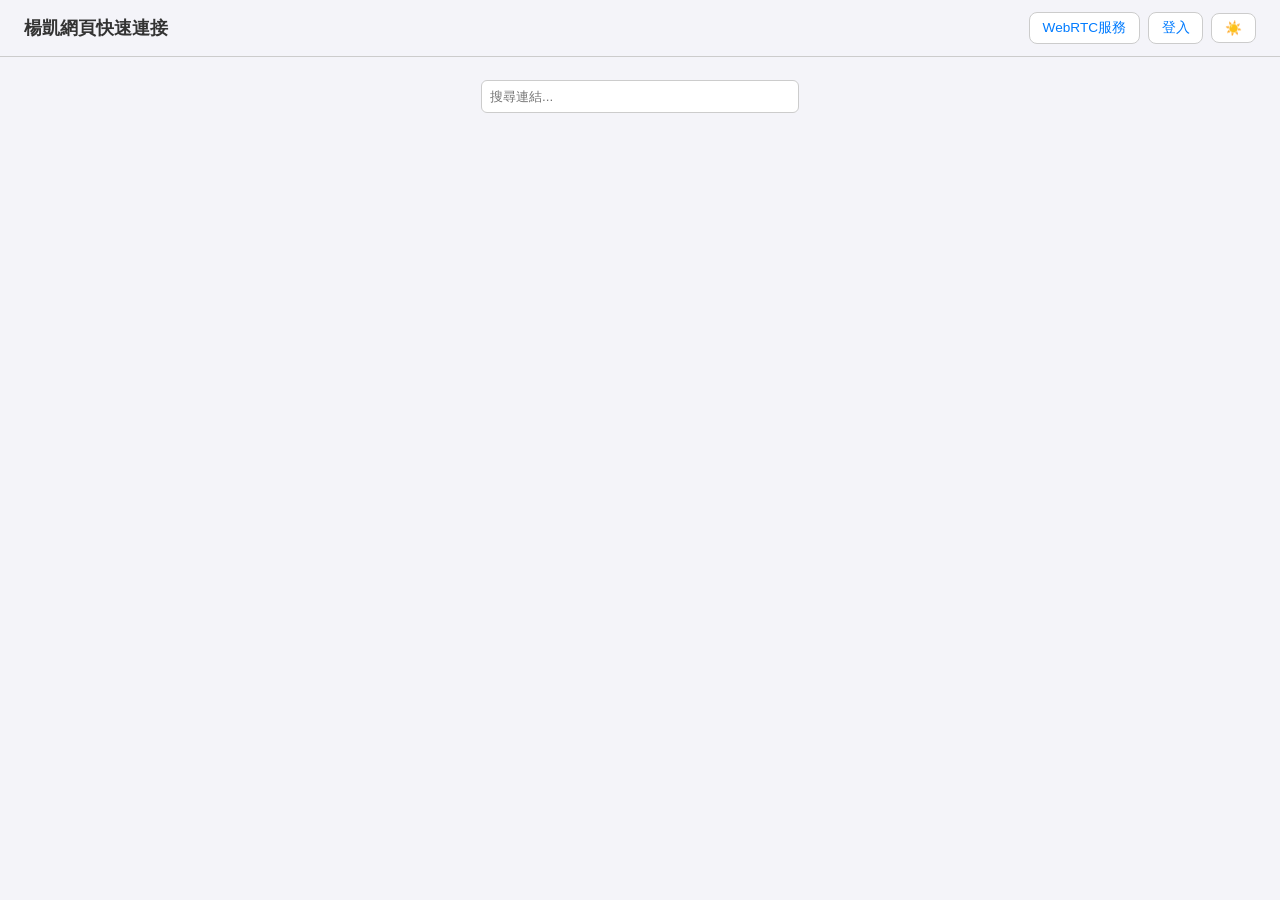
==== commit 8a51533a: "Update index.html" ====
--- a/index.html
+++ b/index.html
@@ -24,7 +24,7 @@
   </div>
 
   <!-- Quote -->
-  <div id="quote-box">
+  <!-- <div id="quote-box">
     <div id="quote-date"></div>
     <div id="quote-text">
       <div id="quote-inner">
@@ -32,7 +32,7 @@
         <button id="quote-button">換一句</button>
       </div>
     </div>
-  </div>
+  </div> -->
 
   <!-- Search -->
   <input type="text" id="search-box" placeholder="搜尋連結...">
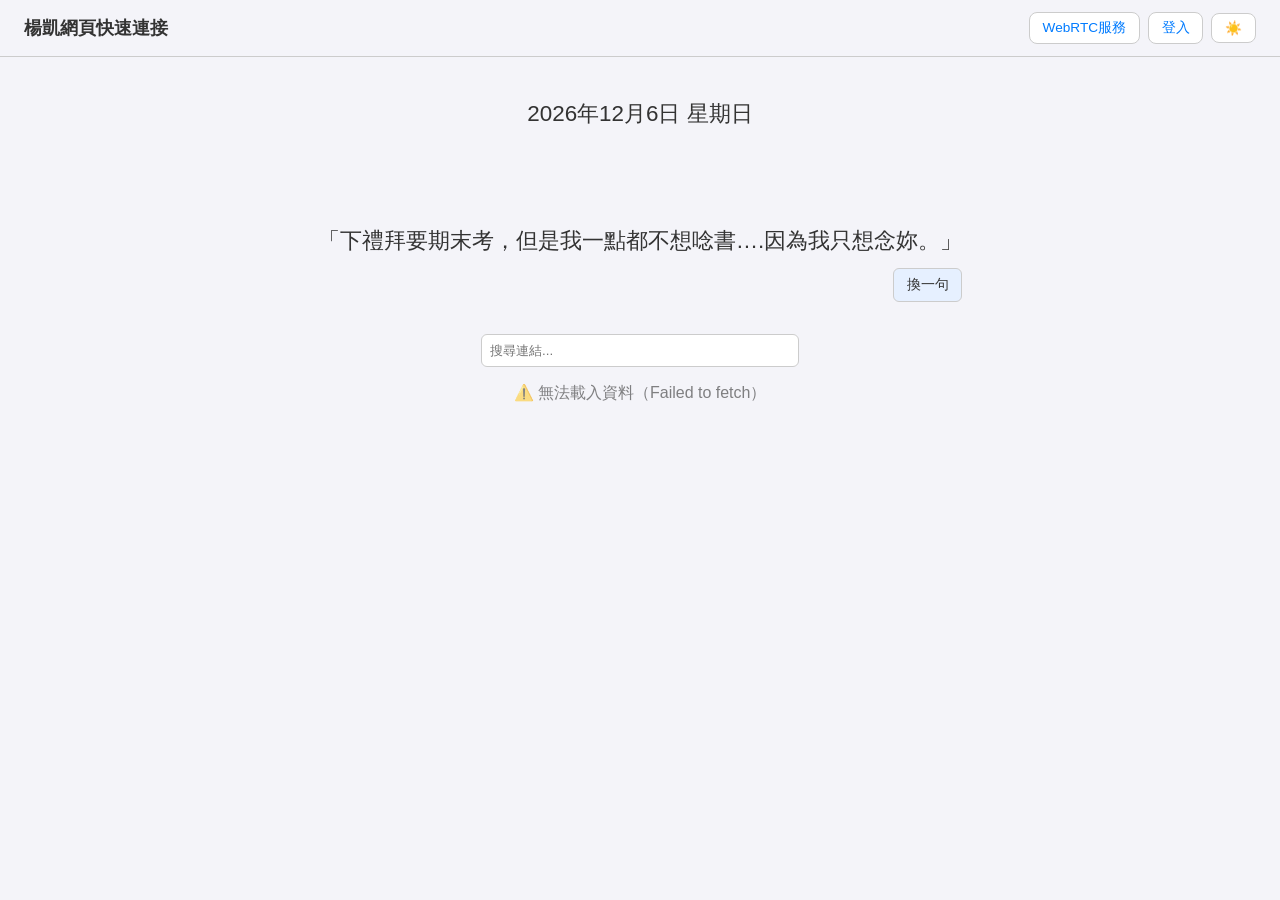
==== commit c91da07c: "Update index.html" ====
--- a/index.html
+++ b/index.html
@@ -24,7 +24,7 @@
   </div>
 
   <!-- Quote -->
-  <!-- <div id="quote-box">
+  <div id="quote-box">
     <div id="quote-date"></div>
     <div id="quote-text">
       <div id="quote-inner">
@@ -32,7 +32,7 @@
         <button id="quote-button">換一句</button>
       </div>
     </div>
-  </div> -->
+  </div>
 
   <!-- Search -->
   <input type="text" id="search-box" placeholder="搜尋連結...">
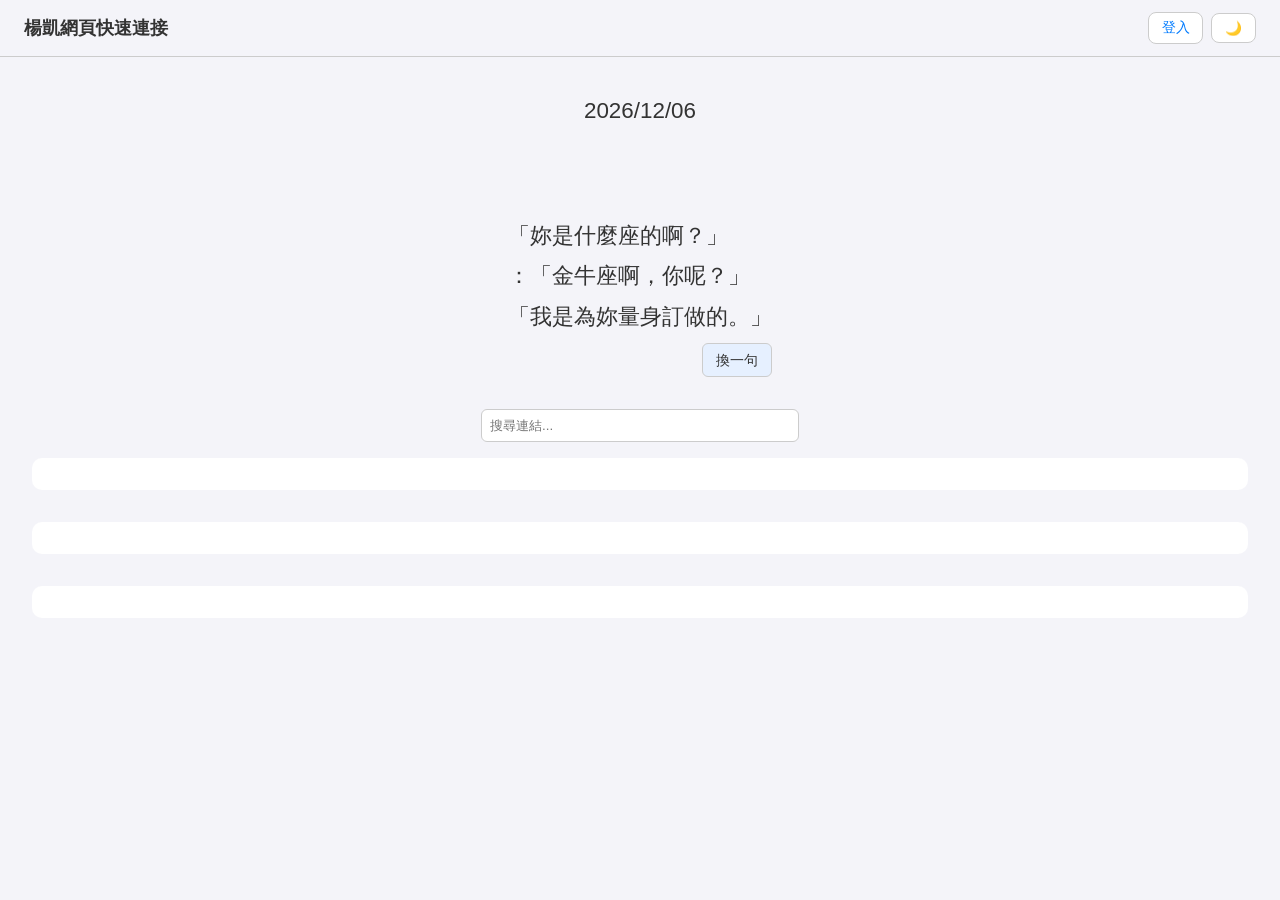
==== commit b39018c6: "feat: section types, interface settings, quotes/header-links management - Code.gs: add Settings & Qu" ====
--- a/index.html
+++ b/index.html
@@ -12,7 +12,7 @@
   <div id="top-bar">
     <div id="page-title">楊凱網頁快速連接</div>
     <div id="top-right">
-      <a href="https://yang-s-k.github.io/web_RTC/" target="_blank" rel="noopener">WebRTC服務</a>
+      <div id="header-links-container"></div>
       <button id="admin-btn" onclick="location.href='admin.html'">⚙️ 後台</button>
       <div id="user-info">
         <span id="user-label"></span>
@@ -35,7 +35,7 @@
   </div>
 
   <!-- Search -->
-  <input type="text" id="search-box" placeholder="搜尋連結...">
+  <input type="text" id="search-box" placeholder="搜尋連結..." autocomplete="off">
 
   <!-- Pinned links -->
   <div id="pinned-section" style="display:none;">
@@ -55,8 +55,10 @@
   <div id="login-modal" class="hidden">
     <div class="modal-card">
       <h2>登入</h2>
-      <input type="text"     id="modal-userid"   placeholder="帳號 ID">
-      <input type="password" id="modal-password"  placeholder="密碼">
+      <input type="text"     id="modal-userid"   placeholder="帳號 ID"
+             name="username" autocomplete="username">
+      <input type="password" id="modal-password" placeholder="密碼"
+             name="password" autocomplete="current-password">
       <button class="modal-submit" id="modal-submit">登入系統</button>
       <div id="modal-msg"></div>
       <button class="modal-close" id="modal-close">取消</button>
--- a/style.css
+++ b/style.css
@@ -197,6 +197,77 @@
 }
 
 /* ── Sections & Links ────────────────────────────────── */
+
+.section-card {
+  margin-bottom: 2rem;
+  padding: 1rem;
+  border-radius: 10px;
+  position: relative;
+  background: var(--section-bg, var(--card-bg));
+  color: var(--section-text, var(--text-color));
+}
+
+.section-card h2 {
+  margin: 0 0 0.75rem;
+  font-size: 1.1rem;
+  padding-left: 10px;
+  border-left: 5px solid currentColor;
+  opacity: 0.9;
+}
+
+.section-body { position: relative; }
+
+/* note type */
+.section-content-note {
+  font-size: 0.95rem;
+  line-height: 1.7;
+  white-space: pre-line;
+  padding: 0.5rem 0.25rem;
+}
+
+/* embed type */
+.section-embed {
+  position: relative;
+  width: 100%;
+  padding-top: 56.25%;
+  border-radius: 8px;
+  overflow: hidden;
+}
+
+.section-embed iframe {
+  position: absolute;
+  top: 0;
+  left: 0;
+  width: 100%;
+  height: 100%;
+  border: none;
+}
+
+/* announcement type */
+.section-announcement {
+  border-left: 4px solid currentColor;
+  padding: 0.75rem 1rem;
+  border-radius: 0 8px 8px 0;
+  background: rgba(255,255,255,0.08);
+  font-size: 0.95rem;
+  line-height: 1.6;
+}
+
+body.light .section-announcement {
+  background: rgba(0,0,0,0.05);
+}
+
+.locked-login-hint {
+  font-size: 0.8rem;
+  opacity: 0.65;
+  margin-top: 0.5rem;
+}
+
+.locked-msg {
+  font-size: 0.95rem;
+  opacity: 0.8;
+  margin-bottom: 0.75rem;
+}
 
 .section {
   margin-bottom: 2rem;
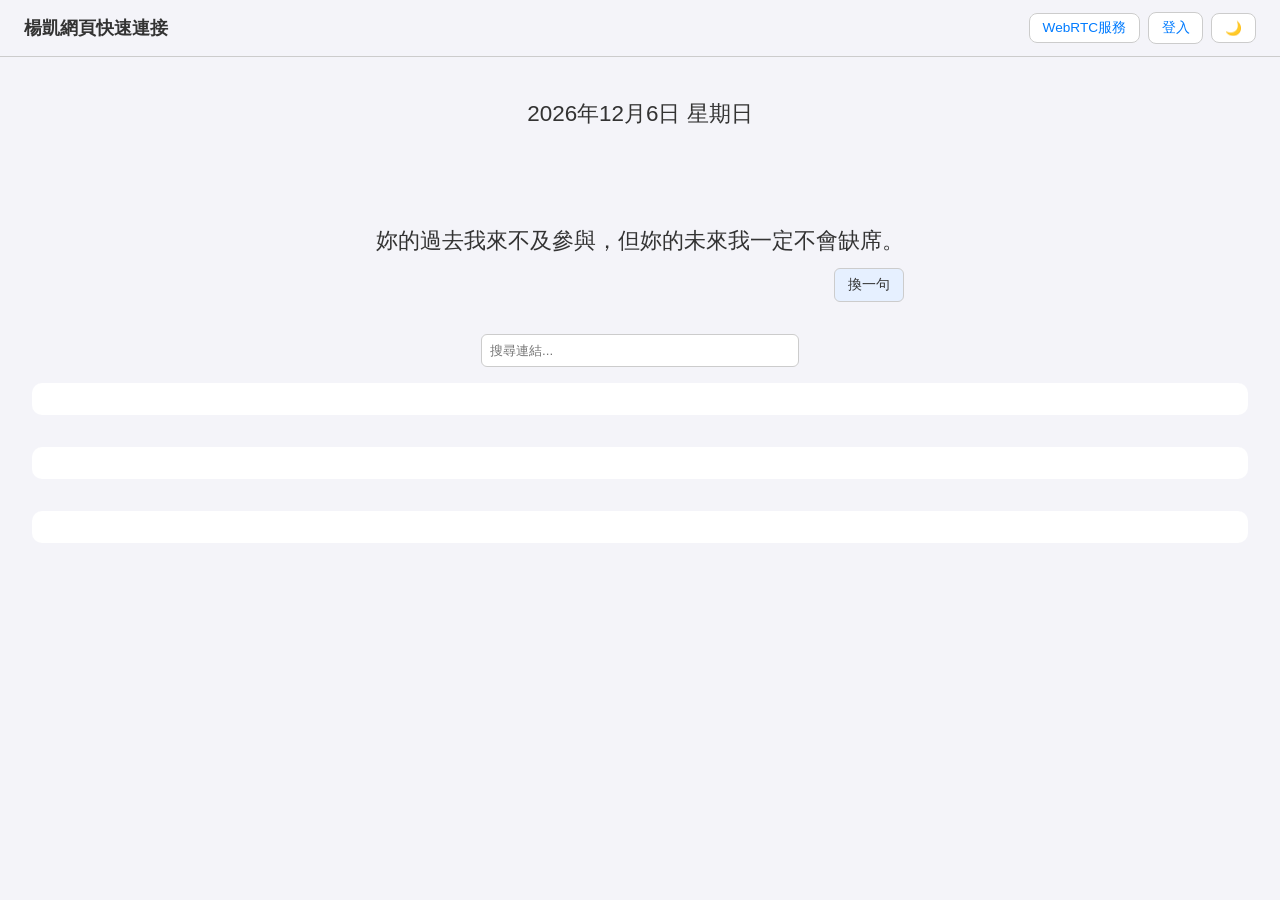
==== commit e43f2e50: "fix: admin btn never showed, date format wrong, header links wiped on undefined" ====
--- a/index.html
+++ b/index.html
@@ -12,7 +12,9 @@
   <div id="top-bar">
     <div id="page-title">楊凱網頁快速連接</div>
     <div id="top-right">
-      <div id="header-links-container"></div>
+      <div id="header-links-container">
+        <a href="https://yang-s-k.github.io/web_RTC/" target="_blank" rel="noopener">WebRTC服務</a>
+      </div>
       <button id="admin-btn" onclick="location.href='admin.html'">⚙️ 後台</button>
       <div id="user-info">
         <span id="user-label"></span>
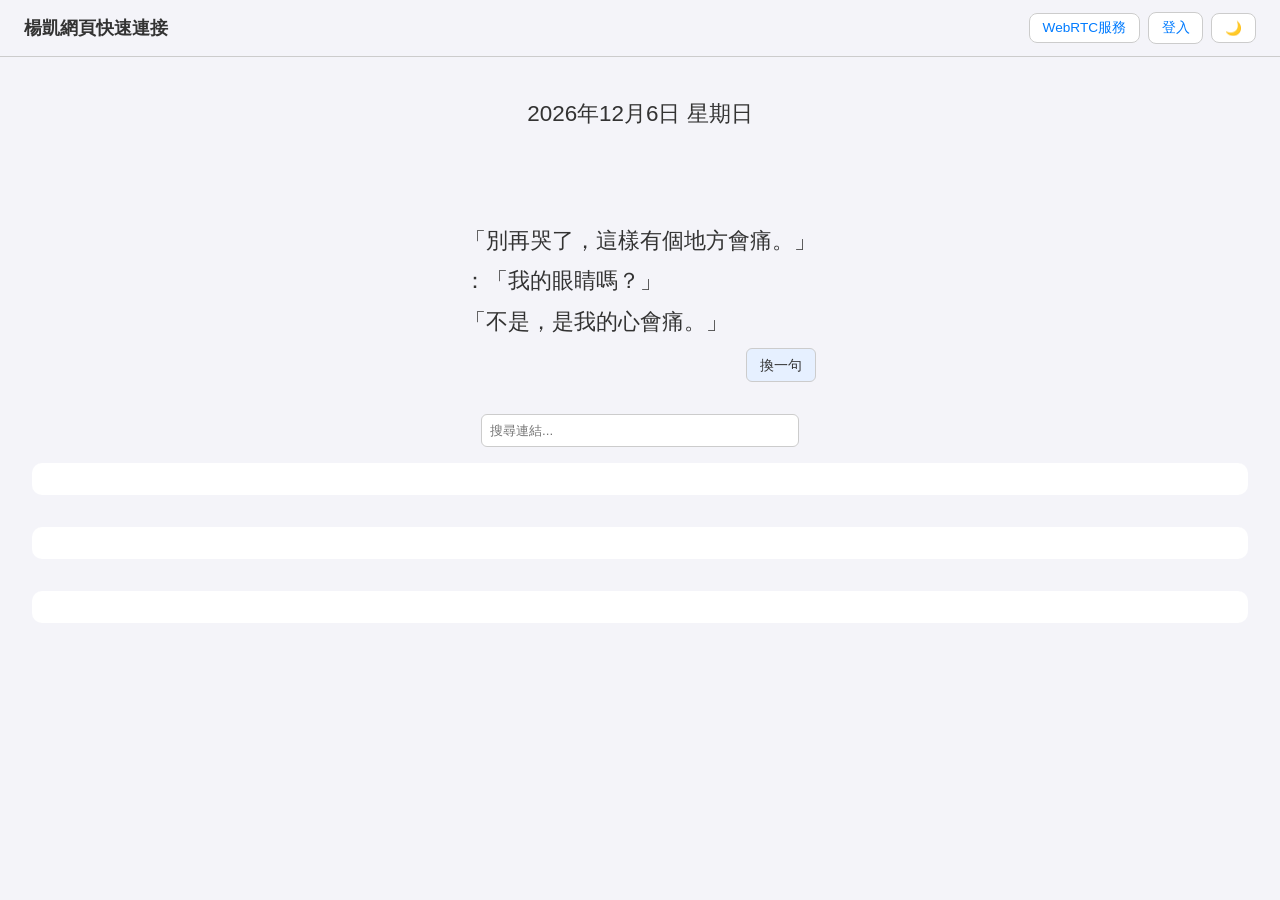
==== commit a3ce3b5a: "fix: 移除 hover preview、note 存檔後更新快取、換行符號正規化" ====
--- a/index.html
+++ b/index.html
@@ -48,11 +48,6 @@
   <!-- Dynamic sections -->
   <div id="linkSections"></div>
 
-  <!-- Hover preview -->
-  <div class="preview-box" id="previewBox">
-    <iframe src=""></iframe>
-  </div>
-
   <!-- Login modal -->
   <div id="login-modal" class="hidden">
     <div class="modal-card">
--- a/style.css
+++ b/style.css
@@ -347,6 +347,78 @@
   background-color: var(--card-hover);
 }
 
+div.link-item.locked {
+  display: flex;
+  flex-direction: column;
+  align-items: center;
+  gap: 0.3rem;
+  background-color: var(--card-bg);
+  padding: 0.8rem 1rem;
+  border-radius: 8px;
+  text-align: center;
+  box-shadow: 0 2px 6px rgba(0, 0, 0, 0.5);
+  color: var(--text-color);
+  font-size: 0.9rem;
+  font-weight: bold;
+  cursor: pointer;
+  border: 1px dashed var(--section-border);
+  opacity: 0.75;
+  position: relative;
+}
+
+div.link-item.locked:hover { opacity: 1; background-color: var(--card-hover); }
+
+.link-unlock-form {
+  width: 100%;
+  margin-top: 0.5rem;
+  text-align: left;
+}
+
+.link-unlock-form .lu-pwd {
+  width: 100%;
+  padding: 0.3rem 0.4rem;
+  border-radius: 5px;
+  border: 1px solid var(--preview-border);
+  background: var(--bg-color);
+  color: var(--text-color);
+  font-size: 0.8rem;
+  box-sizing: border-box;
+  margin-bottom: 0.3rem;
+}
+
+.link-unlock-form .lu-error {
+  color: var(--danger);
+  font-size: 0.75rem;
+  min-height: 1em;
+}
+
+.link-unlock-form .lu-actions {
+  display: flex;
+  gap: 0.3rem;
+  margin-top: 0.2rem;
+}
+
+.link-unlock-form button {
+  flex: 1;
+  padding: 0.25rem 0;
+  font-size: 0.75rem;
+  border-radius: 5px;
+  border: 1px solid var(--preview-border);
+  cursor: pointer;
+}
+
+.link-unlock-form .lu-submit {
+  background: var(--link-color);
+  color: #111;
+  border-color: var(--link-color);
+  font-weight: bold;
+}
+
+.link-unlock-form .lu-cancel {
+  background: var(--card-bg);
+  color: var(--text-color);
+}
+
 a.link-item .favicon {
   width: 20px;
   height: 20px;
@@ -591,3 +663,161 @@
 @media (max-width: 768px) {
   .preview-box { display: none; }
 }
+
+/* ── Note inline edit ────────────────────────────────── */
+
+.section-note-wrap { position: relative; }
+
+.note-edit-btn {
+  font-size: 0.75rem;
+  padding: 0.2rem 0.5rem;
+  background: none;
+  border: 1px dashed var(--section-border);
+  border-radius: 5px;
+  color: var(--text-color);
+  opacity: 0.5;
+  cursor: pointer;
+  margin-top: 0.5rem;
+  display: block;
+}
+
+.note-edit-btn:hover { opacity: 1; background: var(--card-hover); }
+
+.note-edit-textarea {
+  display: block;
+  width: 100%;
+  min-height: 80px;
+  padding: 0.5rem;
+  border-radius: 6px;
+  border: 1px solid var(--preview-border);
+  background: var(--bg-color);
+  color: var(--text-color);
+  font-size: 0.95rem;
+  line-height: 1.7;
+  resize: vertical;
+  font-family: inherit;
+  box-sizing: border-box;
+  margin-top: 0.5rem;
+}
+
+.note-edit-actions {
+  display: flex;
+  gap: 0.5rem;
+  margin-top: 0.4rem;
+  flex-wrap: wrap;
+  align-items: center;
+}
+
+.note-save-btn, .note-cancel-btn {
+  padding: 0.3rem 0.9rem;
+  border-radius: 6px;
+  border: 1px solid var(--preview-border);
+  cursor: pointer;
+  font-size: 0.85rem;
+}
+
+.note-save-btn {
+  background: var(--link-color);
+  color: #111;
+  font-weight: bold;
+  border-color: var(--link-color);
+}
+
+.note-cancel-btn {
+  background: var(--card-bg);
+  color: var(--text-color);
+}
+
+.note-edit-error {
+  color: var(--danger);
+  font-size: 0.8rem;
+}
+
+/* ── Header link locked ──────────────────────────────── */
+
+.header-link-locked {
+  padding: 0.4rem 0.8rem;
+  background: var(--card-bg);
+  color: var(--text-color);
+  border: 1px dashed var(--preview-border);
+  border-radius: 8px;
+  cursor: pointer;
+  font-size: 0.85rem;
+  white-space: nowrap;
+  opacity: 0.75;
+}
+
+.header-link-locked:hover { opacity: 1; background: var(--card-hover); }
+
+/* ── Header link password modal ──────────────────────── */
+
+.hl-pw-overlay {
+  position: fixed;
+  inset: 0;
+  background: rgba(0,0,0,0.6);
+  display: flex;
+  align-items: center;
+  justify-content: center;
+  z-index: 2000;
+}
+
+.hl-pw-box {
+  background: var(--card-bg);
+  padding: 1.5rem;
+  border-radius: 12px;
+  width: 90%;
+  max-width: 320px;
+  box-shadow: 0 8px 32px rgba(0,0,0,0.6);
+}
+
+.hl-pw-title {
+  font-size: 1rem;
+  font-weight: bold;
+  margin-bottom: 1rem;
+  color: var(--text-color);
+}
+
+.hl-pw-input {
+  display: block;
+  width: 100%;
+  padding: 0.5rem 0.7rem;
+  margin-bottom: 0.5rem;
+  border-radius: 6px;
+  border: 1px solid var(--preview-border);
+  background: var(--bg-color);
+  color: var(--text-color);
+  font-size: 0.95rem;
+  box-sizing: border-box;
+}
+
+.hl-pw-error {
+  color: var(--danger);
+  font-size: 0.8rem;
+  min-height: 1.2em;
+  margin-bottom: 0.5rem;
+}
+
+.hl-pw-actions {
+  display: flex;
+  gap: 0.5rem;
+  justify-content: flex-end;
+}
+
+.hl-pw-submit {
+  background: var(--link-color);
+  color: #111;
+  border: none;
+  border-radius: 6px;
+  padding: 0.4rem 1rem;
+  cursor: pointer;
+  font-weight: bold;
+}
+
+.hl-pw-cancel {
+  background: var(--card-hover);
+  color: var(--text-color);
+  border: 1px solid var(--preview-border);
+  border-radius: 6px;
+  padding: 0.4rem 1rem;
+  cursor: pointer;
+}
